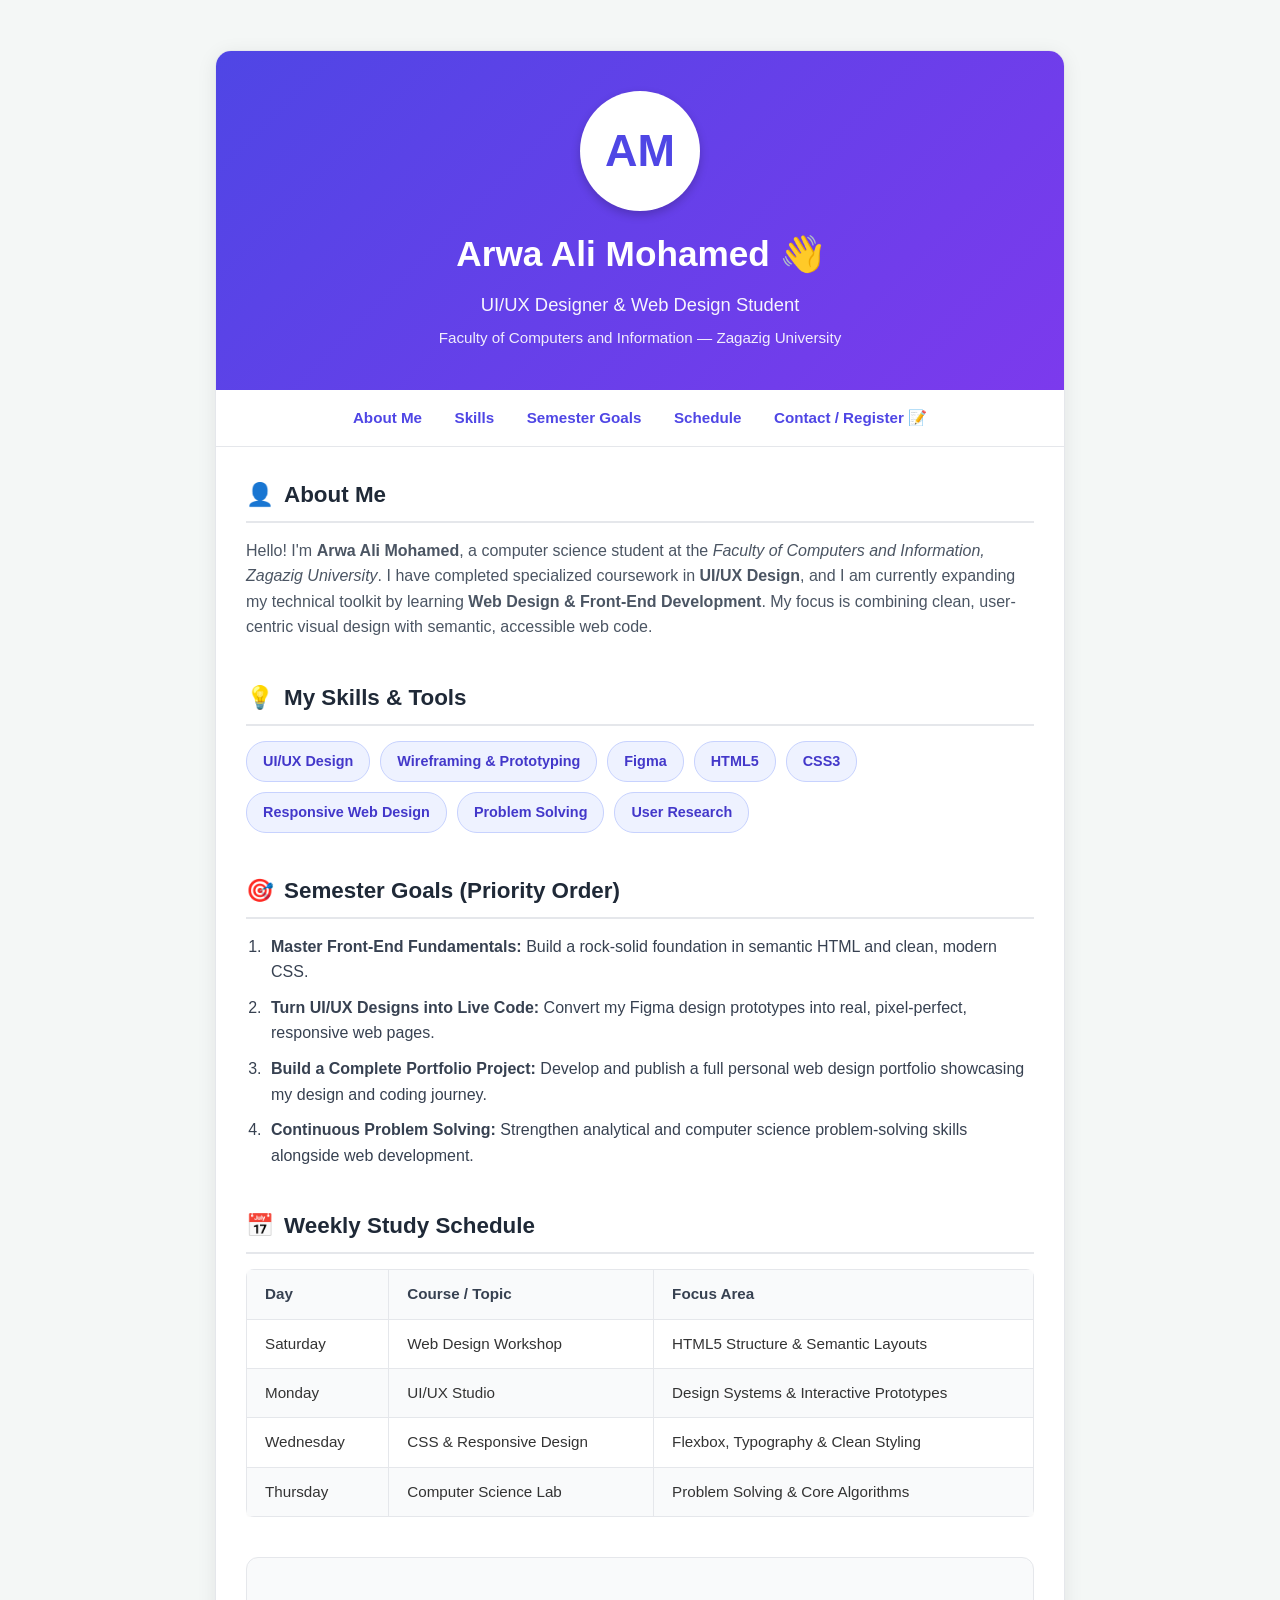
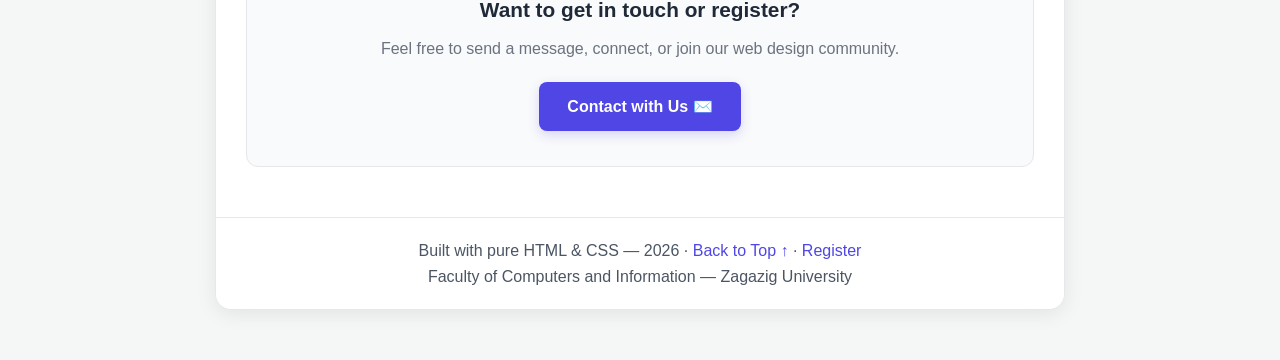
==== index.html @ c7a6b5f0 "create profile & register page" ====
<!DOCTYPE html>
<html lang="en">
<head>
    <meta charset="UTF-8">
    <meta name="viewport" content="width=device-width, initial-scale=1.0">
    <title>Arwa Ali Mohamed | Student Profile</title>
    <!-- External CSS Stylesheet -->
    <link rel="stylesheet" href="style.css">
</head>
<body>

    <div class="container">
        <!-- Header Section -->
        <header>
            <div class="profile-avatar">AM</div>
            <h1>Arwa Ali Mohamed 👋</h1>
            <p class="subtitle">UI/UX Designer & Web Design Student</p>
            <p class="university">Faculty of Computers and Information — Zagazig University</p>
        </header>

        <!-- Navigation Menu -->
        <nav>
            <a href="#about">About Me</a>
            <a href="#skills">Skills</a>
            <a href="#goals">Semester Goals</a>
            <a href="#schedule">Schedule</a>
            <a href="register.html">Contact / Register 📝</a>
        </nav>

        <!-- Main Content -->
        <main>
            <!-- About Me Section -->
            <section id="about">
                <h2><span>👤</span> About Me</h2>
                <p>
                    Hello! I'm <strong>Arwa Ali Mohamed</strong>, a computer science student at the 
                    <em>Faculty of Computers and Information, Zagazig University</em>. 
                    I have completed specialized coursework in <strong>UI/UX Design</strong>, and I am currently expanding 
                    my technical toolkit by learning <strong>Web Design & Front-End Development</strong>. 
                    My focus is combining clean, user-centric visual design with semantic, accessible web code.
                </p>
            </section>

            <!-- Skills Section -->
            <section id="skills">
                <h2><span>💡</span> My Skills & Tools</h2>
                <div class="skills-container">
                    <span class="skill-badge">UI/UX Design</span>
                    <span class="skill-badge">Wireframing & Prototyping</span>
                    <span class="skill-badge">Figma</span>
                    <span class="skill-badge">HTML5</span>
                    <span class="skill-badge">CSS3</span>
                    <span class="skill-badge">Responsive Web Design</span>
                    <span class="skill-badge">Problem Solving</span>
                    <span class="skill-badge">User Research</span>
                </div>
            </section>

            <!-- Semester Goals Section -->
            <section id="goals">
                <h2><span>🎯</span> Semester Goals (Priority Order)</h2>
                <ol class="goals-list">
                    <li><strong>Master Front-End Fundamentals:</strong> Build a rock-solid foundation in semantic HTML and clean, modern CSS.</li>
                    <li><strong>Turn UI/UX Designs into Live Code:</strong> Convert my Figma design prototypes into real, pixel-perfect, responsive web pages.</li>
                    <li><strong>Build a Complete Portfolio Project:</strong> Develop and publish a full personal web design portfolio showcasing my design and coding journey.</li>
                    <li><strong>Continuous Problem Solving:</strong> Strengthen analytical and computer science problem-solving skills alongside web development.</li>
                </ol>
            </section>

            <!-- Lecture & Study Schedule Section -->
            <section id="schedule">
                <h2><span>📅</span> Weekly Study Schedule</h2>
                <div class="table-responsive">
                    <table>
                        <thead>
                            <tr>
                                <th>Day</th>
                                <th>Course / Topic</th>
                                <th>Focus Area</th>
                            </tr>
                        </thead>
                        <tbody>
                            <tr>
                                <td>Saturday</td>
                                <td>Web Design Workshop</td>
                                <td>HTML5 Structure & Semantic Layouts</td>
                            </tr>
                            <tr>
                                <td>Monday</td>
                                <td>UI/UX Studio</td>
                                <td>Design Systems & Interactive Prototypes</td>
                            </tr>
                            <tr>
                                <td>Wednesday</td>
                                <td>CSS & Responsive Design</td>
                                <td>Flexbox, Typography & Clean Styling</td>
                            </tr>
                            <tr>
                                <td>Thursday</td>
                                <td>Computer Science Lab</td>
                                <td>Problem Solving & Core Algorithms</td>
                            </tr>
                        </tbody>
                    </table>
                </div>
            </section>

            <!-- Contact / Call-to-Action Section -->
            <section id="contact-cta" class="contact-cta-section">
                <h3>Want to get in touch or register?</h3>
                <p>Feel free to send a message, connect, or join our web design community.</p>
                <a href="register.html" class="contact-btn">Contact with Us ✉️</a>
            </section>
        </main>

        <!-- Footer -->
        <footer>
            <p>Built with pure HTML & CSS — 2026 · <a href="#about">Back to Top ↑</a> · <a href="register.html">Register</a></p>
            <p>Faculty of Computers and Information — Zagazig University</p>
        </footer>
    </div>

</body>
</html>
---- style.css ----
/* ==========================================
   RESET & BASIC STYLING (PURE CSS)
   ========================================== */
* {
    margin: 0;
    padding: 0;
    box-sizing: border-box;
    font-family: 'Segoe UI', Tahoma, Geneva, Verdana, sans-serif;
}

body {
    background-color: #f4f7f6;
    color: #333333;
    line-height: 1.6;
    padding: 20px;
}

/* Container to center and constrain content width */
.container {
    max-width: 850px;
    margin: 30px auto;
    background: #ffffff;
    border-radius: 16px;
    box-shadow: 0 4px 20px rgba(0, 0, 0, 0.08);
    overflow: hidden;
    border: 1px solid #e5e7eb;
}

/* ==========================================
   HEADER & NAVIGATION
   ========================================== */
header {
    background: linear-gradient(135deg, #4f46e5, #7c3aed);
    color: #ffffff;
    padding: 40px 30px;
    text-align: center;
}

.profile-avatar {
    width: 120px;
    height: 120px;
    border-radius: 50%;
    background-color: #ffffff;
    color: #4f46e5;
    display: flex;
    align-items: center;
    justify-content: center;
    font-size: 45px;
    font-weight: bold;
    margin: 0 auto 15px auto;
    box-shadow: 0 4px 10px rgba(0, 0, 0, 0.2);
    border: 4px solid rgba(255, 255, 255, 0.8);
}

header h1 {
    font-size: 2.2rem;
    margin-bottom: 8px;
    font-weight: 700;
    color: #ffffff;
}

header p,
header .subtitle,
header .university {
    color: #ffffff !important;
}

header .subtitle {
    font-size: 1.15rem;
    font-weight: 500;
    margin-bottom: 6px;
    opacity: 0.95;
}

header .university {
    font-size: 0.95rem;
    opacity: 0.9;
}

nav {
    background-color: #ffffff;
    padding: 15px 25px;
    border-bottom: 1px solid #e5e7eb;
    text-align: center;
    position: sticky;
    top: 0;
    z-index: 100;
}

nav a {
    color: #4f46e5;
    text-decoration: none;
    margin: 0 14px;
    font-weight: 600;
    font-size: 0.95rem;
    transition: color 0.2s ease;
}

nav a:hover {
    color: #7c3aed;
    text-decoration: underline;
}

/* ==========================================
   MAIN CONTENT SECTIONS
   ========================================== */
main {
    padding: 30px;
}

section {
    margin-bottom: 40px;
}

section:last-of-type {
    margin-bottom: 20px;
}

h2 {
    color: #1f2937;
    font-size: 1.4rem;
    margin-bottom: 15px;
    padding-bottom: 8px;
    border-bottom: 2px solid #e5e7eb;
    display: flex;
    align-items: center;
    gap: 10px;
}

p {
    color: #4b5563;
    font-size: 1rem;
}

/* ==========================================
   SKILLS SECTION (BADGES)
   ========================================== */
.skills-container {
    display: flex;
    flex-wrap: wrap;
    gap: 10px;
    margin-top: 10px;
}

.skill-badge {
    background-color: #eef2ff;
    color: #4338ca;
    padding: 8px 16px;
    border-radius: 20px;
    font-size: 0.9rem;
    font-weight: 600;
    border: 1px solid #c7d2fe;
}

/* ==========================================
   GOALS SECTION
   ========================================== */
ol.goals-list {
    padding-left: 20px;
    margin-top: 10px;
}

ol.goals-list li {
    margin-bottom: 10px;
    color: #374151;
    font-size: 1rem;
    padding-left: 5px;
}

/* ==========================================
   SCHEDULE TABLE
   ========================================== */
.table-responsive {
    overflow-x: auto;
    margin-top: 12px;
}

table {
    width: 100%;
    border-collapse: collapse;
    text-align: left;
    background: #ffffff;
    border-radius: 8px;
    overflow: hidden;
    box-shadow: 0 1px 3px rgba(0, 0, 0, 0.05);
}

table th, table td {
    padding: 12px 18px;
    border: 1px solid #e5e7eb;
    font-size: 0.95rem;
}

table th {
    background-color: #f9fafb;
    color: #374151;
    font-weight: 600;
}

table tr:nth-child(even) {
    background-color: #f9fafb;
}

table tr:hover {
    background-color: #f3f4f6;
}

/* ==========================================
   CTA CONTACT BUTTON (INDEX PAGE)
   ========================================== */
.contact-cta-section {
    text-align: center;
    padding: 35px 20px;
    background-color: #f9fafb;
    border-radius: 12px;
    border: 1px solid #e5e7eb;
    margin-top: 15px;
}

.contact-cta-section h3 {
    font-size: 1.3rem;
    color: #1f2937;
    margin-bottom: 10px;
}

.contact-cta-section p {
    margin-bottom: 20px;
    color: #6b7280;
}

.contact-btn {
    display: inline-block;
    background-color: #4f46e5;
    color: #ffffff;
    text-decoration: none;
    font-size: 1rem;
    font-weight: 600;
    padding: 12px 28px;
    border-radius: 8px;
    transition: background-color 0.2s ease, transform 0.15s ease;
    box-shadow: 0 4px 12px rgba(79, 70, 229, 0.2);
}

.contact-btn:hover {
    background-color: #4338ca;
    transform: translateY(-2px);
    text-decoration: none;
}

/* ==========================================
   REGISTER PAGE & FORM
   ========================================== */
.back-link {
    display: inline-flex;
    align-items: center;
    gap: 6px;
    color: #4f46e5;
    text-decoration: none;
    font-weight: 600;
    margin-bottom: 20px;
    font-size: 0.95rem;
}

.back-link:hover {
    text-decoration: underline;
    color: #4338ca;
}

.contact-box {
    background-color: #f9fafb;
    padding: 25px;
    border-radius: 12px;
    border: 1px solid #e5e7eb;
    margin-top: 10px;
}

.form-row {
    margin-bottom: 18px;
}

.form-row label {
    display: block;
    margin-bottom: 6px;
    font-weight: 600;
    font-size: 0.9rem;
    color: #374151;
}

.form-row input[type="text"],
.form-row input[type="email"],
.form-row input[type="password"],
.form-row select,
.form-row textarea {
    width: 100%;
    padding: 10px 14px;
    border: 1px solid #d1d5db;
    border-radius: 6px;
    font-size: 0.95rem;
    color: #1f2937;
    background-color: #ffffff;
    transition: border-color 0.2s ease, box-shadow 0.2s ease;
}

.form-row input:focus,
.form-row select:focus,
.form-row textarea:focus {
    outline: none;
    border-color: #4f46e5;
    box-shadow: 0 0 0 3px rgba(79, 70, 229, 0.15);
}

.checkbox-row {
    display: flex;
    align-items: center;
    gap: 8px;
    margin-bottom: 20px;
}

.checkbox-row label {
    font-size: 0.9rem;
    color: #4b5563;
    cursor: pointer;
}

button.submit-btn {
    background-color: #4f46e5;
    color: #ffffff;
    border: none;
    padding: 12px 26px;
    font-size: 1rem;
    font-weight: 600;
    border-radius: 6px;
    cursor: pointer;
    transition: background-color 0.2s ease, transform 0.1s ease;
}

button.submit-btn:hover {
    background-color: #4338ca;
    transform: translateY(-1px);
}

/* ==========================================
   FOOTER
   ========================================== */
footer {
    background-color: #ffffff;
    border-top: 1px solid #e5e7eb;
    padding: 20px;
    text-align: center;
    font-size: 0.9rem;
    color: #6b7280;
}

footer a {
    color: #4f46e5;
    text-decoration: none;
}

footer a:hover {
    text-decoration: underline;
}
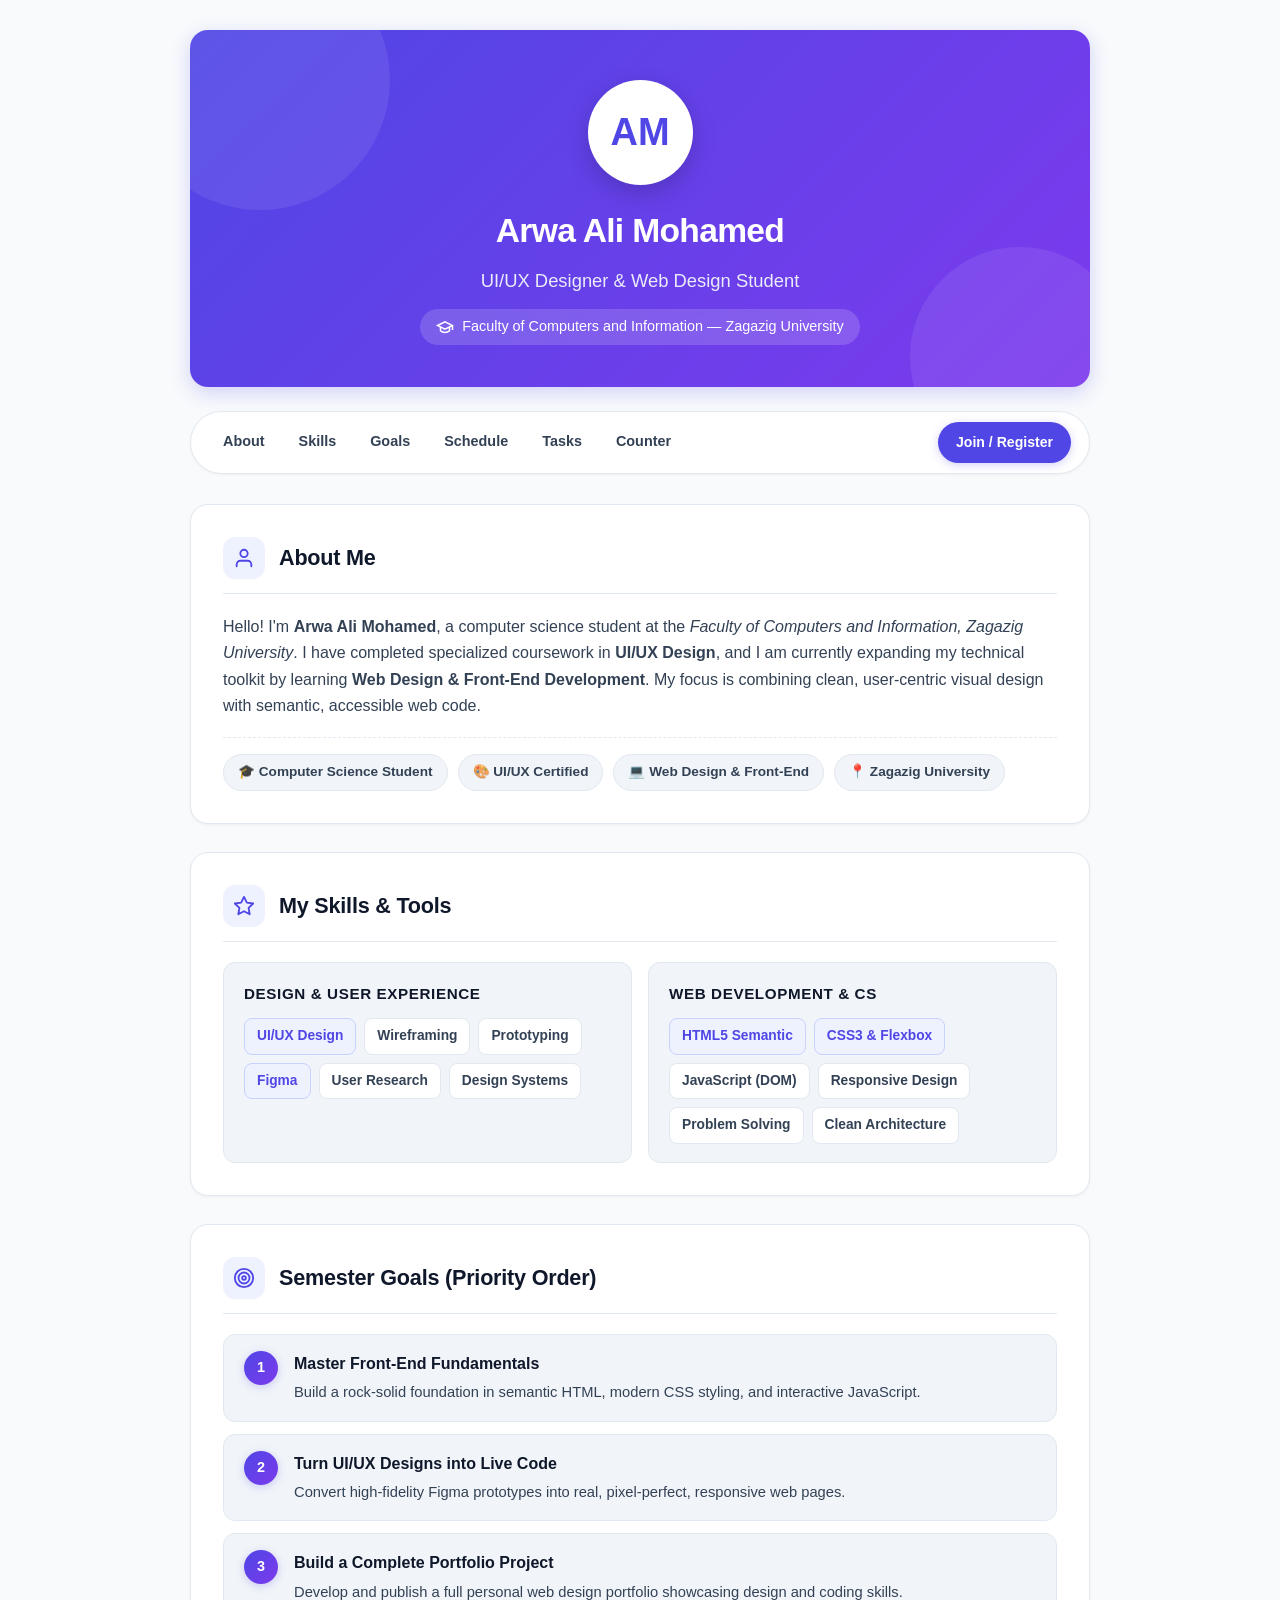
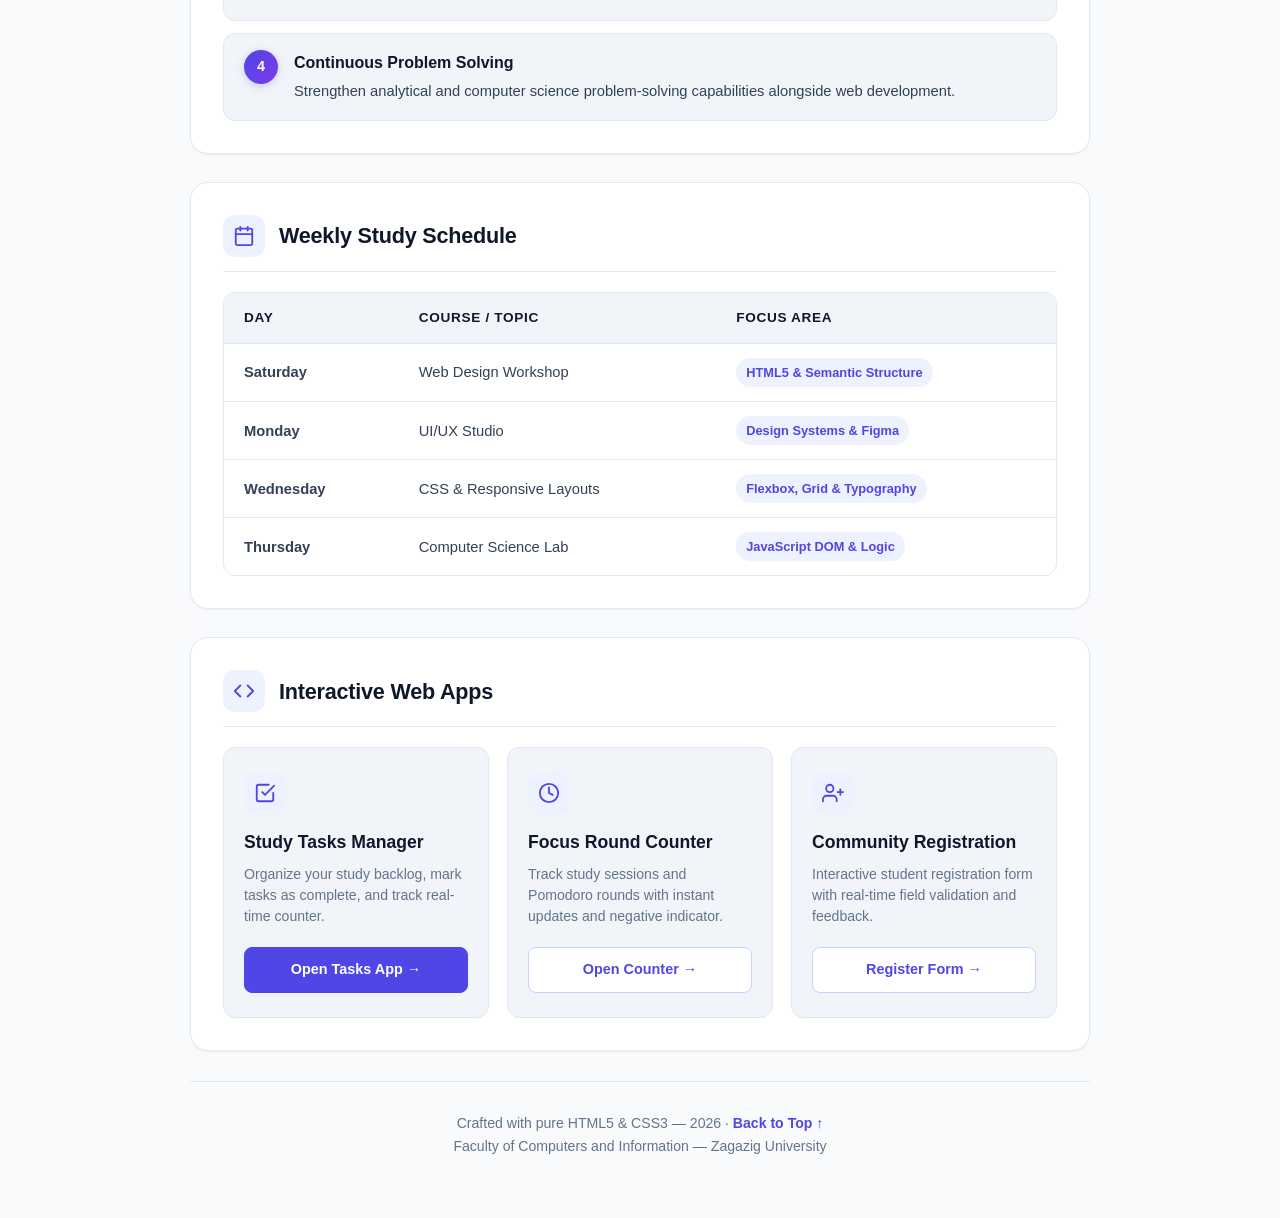
==== commit ddf33ee0: "create counter &  todo list" ====
--- a/index.html
+++ b/index.html
@@ -3,35 +3,53 @@
 <head>
     <meta charset="UTF-8">
     <meta name="viewport" content="width=device-width, initial-scale=1.0">
-    <title>Arwa Ali Mohamed | Student Profile</title>
+    <title>Arwa Ali Mohamed | Student Profile & Portfolio</title>
     <!-- External CSS Stylesheet -->
     <link rel="stylesheet" href="style.css">
 </head>
 <body>
 
     <div class="container">
-        <!-- Header Section -->
-        <header>
+        <!-- Hero Header -->
+        <header class="hero-header">
             <div class="profile-avatar">AM</div>
-            <h1>Arwa Ali Mohamed 👋</h1>
+            <h1>Arwa Ali Mohamed</h1>
             <p class="subtitle">UI/UX Designer & Web Design Student</p>
-            <p class="university">Faculty of Computers and Information — Zagazig University</p>
+            <div class="university">
+                <svg width="18" height="18" viewBox="0 0 24 24" fill="none" stroke="currentColor" stroke-width="2">
+                    <path d="M22 10v6M2 10l10-5 10 5-10 5z"></path>
+                    <path d="M6 12v5c3 3 9 3 12 0v-5"></path>
+                </svg>
+                Faculty of Computers and Information — Zagazig University
+            </div>
         </header>
 
-        <!-- Navigation Menu -->
-        <nav>
-            <a href="#about">About Me</a>
-            <a href="#skills">Skills</a>
-            <a href="#goals">Semester Goals</a>
-            <a href="#schedule">Schedule</a>
-            <a href="register.html">Contact / Register 📝</a>
+        <!-- Modern Floating Navbar -->
+        <nav class="main-nav">
+            <div class="nav-links">
+                <a href="#about">About</a>
+                <a href="#skills">Skills</a>
+                <a href="#goals">Goals</a>
+                <a href="#schedule">Schedule</a>
+                <a href="todo.html">Tasks</a>
+                <a href="counter.html">Counter</a>
+            </div>
+            <a href="register.html" class="nav-cta-btn">Join / Register</a>
         </nav>
 
         <!-- Main Content -->
         <main>
-            <!-- About Me Section -->
-            <section id="about">
-                <h2><span>👤</span> About Me</h2>
+            <!-- 1. About Me Section -->
+            <section id="about" class="section-card">
+                <div class="section-header">
+                    <div class="icon-badge">
+                        <svg viewBox="0 0 24 24">
+                            <path d="M20 21v-2a4 4 0 0 0-4-4H8a4 4 0 0 0-4 4v2"></path>
+                            <circle cx="12" cy="7" r="4"></circle>
+                        </svg>
+                    </div>
+                    <h2 class="section-title">About Me</h2>
+                </div>
                 <p>
                     Hello! I'm <strong>Arwa Ali Mohamed</strong>, a computer science student at the 
                     <em>Faculty of Computers and Information, Zagazig University</em>. 
@@ -39,39 +57,118 @@
                     my technical toolkit by learning <strong>Web Design & Front-End Development</strong>. 
                     My focus is combining clean, user-centric visual design with semantic, accessible web code.
                 </p>
-            </section>
-
-            <!-- Skills Section -->
-            <section id="skills">
-                <h2><span>💡</span> My Skills & Tools</h2>
-                <div class="skills-container">
-                    <span class="skill-badge">UI/UX Design</span>
-                    <span class="skill-badge">Wireframing & Prototyping</span>
-                    <span class="skill-badge">Figma</span>
-                    <span class="skill-badge">HTML5</span>
-                    <span class="skill-badge">CSS3</span>
-                    <span class="skill-badge">Responsive Web Design</span>
-                    <span class="skill-badge">Problem Solving</span>
-                    <span class="skill-badge">User Research</span>
-                </div>
-            </section>
-
-            <!-- Semester Goals Section -->
-            <section id="goals">
-                <h2><span>🎯</span> Semester Goals (Priority Order)</h2>
-                <ol class="goals-list">
-                    <li><strong>Master Front-End Fundamentals:</strong> Build a rock-solid foundation in semantic HTML and clean, modern CSS.</li>
-                    <li><strong>Turn UI/UX Designs into Live Code:</strong> Convert my Figma design prototypes into real, pixel-perfect, responsive web pages.</li>
-                    <li><strong>Build a Complete Portfolio Project:</strong> Develop and publish a full personal web design portfolio showcasing my design and coding journey.</li>
-                    <li><strong>Continuous Problem Solving:</strong> Strengthen analytical and computer science problem-solving skills alongside web development.</li>
-                </ol>
-            </section>
-
-            <!-- Lecture & Study Schedule Section -->
-            <section id="schedule">
-                <h2><span>📅</span> Weekly Study Schedule</h2>
-                <div class="table-responsive">
-                    <table>
+                <div class="stats-chips-row">
+                    <span class="stat-chip">🎓 Computer Science Student</span>
+                    <span class="stat-chip">🎨 UI/UX Certified</span>
+                    <span class="stat-chip">💻 Web Design & Front-End</span>
+                    <span class="stat-chip">📍 Zagazig University</span>
+                </div>
+            </section>
+
+            <!-- 2. Skills & Tools Section -->
+            <section id="skills" class="section-card">
+                <div class="section-header">
+                    <div class="icon-badge">
+                        <svg viewBox="0 0 24 24">
+                            <polygon points="12 2 15.09 8.26 22 9.27 17 14.14 18.18 21.02 12 17.77 5.82 21.02 7 14.14 2 9.27 8.91 8.26 12 2"></polygon>
+                        </svg>
+                    </div>
+                    <h2 class="section-title">My Skills & Tools</h2>
+                </div>
+
+                <div class="skills-group-grid">
+                    <!-- Design Subcard -->
+                    <div class="skills-subcard">
+                        <h3>Design & User Experience</h3>
+                        <div class="skills-tag-wrap">
+                            <span class="skill-tag featured">UI/UX Design</span>
+                            <span class="skill-tag">Wireframing</span>
+                            <span class="skill-tag">Prototyping</span>
+                            <span class="skill-tag featured">Figma</span>
+                            <span class="skill-tag">User Research</span>
+                            <span class="skill-tag">Design Systems</span>
+                        </div>
+                    </div>
+
+                    <!-- Development Subcard -->
+                    <div class="skills-subcard">
+                        <h3>Web Development & CS</h3>
+                        <div class="skills-tag-wrap">
+                            <span class="skill-tag featured">HTML5 Semantic</span>
+                            <span class="skill-tag featured">CSS3 & Flexbox</span>
+                            <span class="skill-tag">JavaScript (DOM)</span>
+                            <span class="skill-tag">Responsive Design</span>
+                            <span class="skill-tag">Problem Solving</span>
+                            <span class="skill-tag">Clean Architecture</span>
+                        </div>
+                    </div>
+                </div>
+            </section>
+
+            <!-- 3. Semester Goals Section -->
+            <section id="goals" class="section-card">
+                <div class="section-header">
+                    <div class="icon-badge">
+                        <svg viewBox="0 0 24 24">
+                            <circle cx="12" cy="12" r="10"></circle>
+                            <circle cx="12" cy="12" r="6"></circle>
+                            <circle cx="12" cy="12" r="2"></circle>
+                        </svg>
+                    </div>
+                    <h2 class="section-title">Semester Goals (Priority Order)</h2>
+                </div>
+
+                <div class="goals-milestones-list">
+                    <div class="milestone-item">
+                        <div class="milestone-number">1</div>
+                        <div class="milestone-content">
+                            <h4>Master Front-End Fundamentals</h4>
+                            <p>Build a rock-solid foundation in semantic HTML, modern CSS styling, and interactive JavaScript.</p>
+                        </div>
+                    </div>
+
+                    <div class="milestone-item">
+                        <div class="milestone-number">2</div>
+                        <div class="milestone-content">
+                            <h4>Turn UI/UX Designs into Live Code</h4>
+                            <p>Convert high-fidelity Figma prototypes into real, pixel-perfect, responsive web pages.</p>
+                        </div>
+                    </div>
+
+                    <div class="milestone-item">
+                        <div class="milestone-number">3</div>
+                        <div class="milestone-content">
+                            <h4>Build a Complete Portfolio Project</h4>
+                            <p>Develop and publish a full personal web design portfolio showcasing design and coding skills.</p>
+                        </div>
+                    </div>
+
+                    <div class="milestone-item">
+                        <div class="milestone-number">4</div>
+                        <div class="milestone-content">
+                            <h4>Continuous Problem Solving</h4>
+                            <p>Strengthen analytical and computer science problem-solving capabilities alongside web development.</p>
+                        </div>
+                    </div>
+                </div>
+            </section>
+
+            <!-- 4. Weekly Study Schedule -->
+            <section id="schedule" class="section-card">
+                <div class="section-header">
+                    <div class="icon-badge">
+                        <svg viewBox="0 0 24 24">
+                            <rect x="3" y="4" width="18" height="18" rx="2" ry="2"></rect>
+                            <line x1="16" y1="2" x2="16" y2="6"></line>
+                            <line x1="8" y1="2" x2="8" y2="6"></line>
+                            <line x1="3" y1="10" x2="21" y2="10"></line>
+                        </svg>
+                    </div>
+                    <h2 class="section-title">Weekly Study Schedule</h2>
+                </div>
+
+                <div class="table-card-wrap">
+                    <table class="modern-table">
                         <thead>
                             <tr>
                                 <th>Day</th>
@@ -81,41 +178,96 @@
                         </thead>
                         <tbody>
                             <tr>
-                                <td>Saturday</td>
+                                <td><strong>Saturday</strong></td>
                                 <td>Web Design Workshop</td>
-                                <td>HTML5 Structure & Semantic Layouts</td>
-                            </tr>
-                            <tr>
-                                <td>Monday</td>
+                                <td><span class="table-badge">HTML5 & Semantic Structure</span></td>
+                            </tr>
+                            <tr>
+                                <td><strong>Monday</strong></td>
                                 <td>UI/UX Studio</td>
-                                <td>Design Systems & Interactive Prototypes</td>
-                            </tr>
-                            <tr>
-                                <td>Wednesday</td>
-                                <td>CSS & Responsive Design</td>
-                                <td>Flexbox, Typography & Clean Styling</td>
-                            </tr>
-                            <tr>
-                                <td>Thursday</td>
+                                <td><span class="table-badge">Design Systems & Figma</span></td>
+                            </tr>
+                            <tr>
+                                <td><strong>Wednesday</strong></td>
+                                <td>CSS & Responsive Layouts</td>
+                                <td><span class="table-badge">Flexbox, Grid & Typography</span></td>
+                            </tr>
+                            <tr>
+                                <td><strong>Thursday</strong></td>
                                 <td>Computer Science Lab</td>
-                                <td>Problem Solving & Core Algorithms</td>
+                                <td><span class="table-badge">JavaScript DOM & Logic</span></td>
                             </tr>
                         </tbody>
                     </table>
                 </div>
             </section>
 
-            <!-- Contact / Call-to-Action Section -->
-            <section id="contact-cta" class="contact-cta-section">
-                <h3>Want to get in touch or register?</h3>
-                <p>Feel free to send a message, connect, or join our web design community.</p>
-                <a href="register.html" class="contact-btn">Contact with Us ✉️</a>
+            <!-- 5. Interactive Apps & Tools Showcase -->
+            <section id="apps" class="section-card">
+                <div class="section-header">
+                    <div class="icon-badge">
+                        <svg viewBox="0 0 24 24">
+                            <polyline points="16 18 22 12 16 6"></polyline>
+                            <polyline points="8 6 2 12 8 18"></polyline>
+                        </svg>
+                    </div>
+                    <h2 class="section-title">Interactive Web Apps</h2>
+                </div>
+
+                <div class="apps-showcase-grid">
+                    <!-- App 1: To-Do List -->
+                    <div class="app-card">
+                        <div class="app-card-top">
+                            <div class="icon-badge">
+                                <svg viewBox="0 0 24 24">
+                                    <path d="M9 11l3 3L22 4"></path>
+                                    <path d="M21 12v7a2 2 0 0 1-2 2H5a2 2 0 0 1-2-2V5a2 2 0 0 1 2-2h11"></path>
+                                </svg>
+                            </div>
+                            <h3>Study Tasks Manager</h3>
+                            <p>Organize your study backlog, mark tasks as complete, and track real-time counter.</p>
+                        </div>
+                        <a href="todo.html" class="app-action-btn primary">Open Tasks App →</a>
+                    </div>
+
+                    <!-- App 2: Counter -->
+                    <div class="app-card">
+                        <div class="app-card-top">
+                            <div class="icon-badge">
+                                <svg viewBox="0 0 24 24">
+                                    <circle cx="12" cy="12" r="10"></circle>
+                                    <polyline points="12 6 12 12 16 14"></polyline>
+                                </svg>
+                            </div>
+                            <h3>Focus Round Counter</h3>
+                            <p>Track study sessions and Pomodoro rounds with instant updates and negative indicator.</p>
+                        </div>
+                        <a href="counter.html" class="app-action-btn">Open Counter →</a>
+                    </div>
+
+                    <!-- App 3: Registration -->
+                    <div class="app-card">
+                        <div class="app-card-top">
+                            <div class="icon-badge">
+                                <svg viewBox="0 0 24 24">
+                                    <path d="M16 21v-2a4 4 0 0 0-4-4H5a4 4 0 0 0-4 4v2"></path>
+                                    <circle cx="8.5" cy="7" r="4"></circle>
+                                    <line x1="20" y1="8" x2="20" y2="14"></line>
+                                    <line x1="23" y1="11" x2="17" y2="11"></line>
+                                </svg>
+                            </div>
+                            <h3>Community Registration</h3>
+                            <p>Interactive student registration form with real-time field validation and feedback.</p>
+                        </div>
+                        <a href="register.html" class="app-action-btn">Register Form →</a>
+                    </div>
+                </div>
             </section>
         </main>
 
         <!-- Footer -->
-        <footer>
-            <p>Built with pure HTML & CSS — 2026 · <a href="#about">Back to Top ↑</a> · <a href="register.html">Register</a></p>
+        <footer class="main-footer">
+            <p>Crafted with pure HTML5 & CSS3 — 2026 · <a href="#about">Back to Top ↑</a></p>
             <p>Faculty of Computers and Information — Zagazig University</p>
         </footer>
     </div>
--- a/style.css
+++ b/style.css
@@ -1,289 +1,593 @@
-/* ==========================================
-   RESET & BASIC STYLING (PURE CSS)
-   ========================================== */
+/* ==========================================================================
+   ARWA ALI MOHAMED — STUDENT HUB PORTFOLIO & APPS
+   Modern, Pure CSS Design System (Clean UI/UX, No Frameworks)
+   ========================================================================== */
+
+/* --- 1. CSS VARIABLES & THEME --- */
+:root {
+    --primary: #4f46e5;
+    --primary-hover: #4338ca;
+    --primary-light: #eef2ff;
+    --primary-border: #c7d2fe;
+    --secondary: #7c3aed;
+    --accent-gradient: linear-gradient(135deg, #4f46e5 0%, #7c3aed 100%);
+    
+    --bg-page: #f8fafc;
+    --bg-card: #ffffff;
+    --bg-subtle: #f1f5f9;
+    
+    --text-main: #0f172a;
+    --text-body: #334155;
+    --text-muted: #64748b;
+    --text-white: #ffffff;
+    
+    --border-subtle: #e2e8f0;
+    --border-hover: #cbd5e1;
+    
+    --radius-sm: 8px;
+    --radius-md: 12px;
+    --radius-lg: 18px;
+    --radius-full: 9999px;
+    
+    --shadow-sm: 0 1px 3px rgba(0, 0, 0, 0.05);
+    --shadow-md: 0 4px 14px rgba(0, 0, 0, 0.06);
+    --shadow-lg: 0 10px 30px rgba(0, 0, 0, 0.08);
+    --shadow-accent: 0 6px 20px rgba(79, 70, 229, 0.22);
+}
+
+/* --- 2. GLOBAL RESET & BASE --- */
 * {
     margin: 0;
     padding: 0;
     box-sizing: border-box;
-    font-family: 'Segoe UI', Tahoma, Geneva, Verdana, sans-serif;
+    font-family: -apple-system, BlinkMacSystemFont, "Segoe UI", Roboto, Helvetica, Arial, sans-serif;
+}
+
+html {
+    scroll-behavior: smooth;
 }
 
 body {
-    background-color: #f4f7f6;
-    color: #333333;
-    line-height: 1.6;
-    padding: 20px;
-}
-
-/* Container to center and constrain content width */
+    background-color: var(--bg-page);
+    color: var(--text-body);
+    line-height: 1.65;
+    padding: 30px 16px;
+    min-height: 100vh;
+}
+
+/* Page container wrapper */
 .container {
-    max-width: 850px;
-    margin: 30px auto;
-    background: #ffffff;
-    border-radius: 16px;
-    box-shadow: 0 4px 20px rgba(0, 0, 0, 0.08);
+    max-width: 900px;
+    margin: 0 auto;
+}
+
+/* --- 3. HERO / PROFILE HEADER --- */
+header.hero-header {
+    background: var(--accent-gradient);
+    color: var(--text-white);
+    padding: 50px 30px 42px 30px;
+    border-radius: var(--radius-lg);
+    text-align: center;
+    box-shadow: var(--shadow-accent);
+    position: relative;
     overflow: hidden;
-    border: 1px solid #e5e7eb;
-}
-
-/* ==========================================
-   HEADER & NAVIGATION
-   ========================================== */
-header {
-    background: linear-gradient(135deg, #4f46e5, #7c3aed);
-    color: #ffffff;
-    padding: 40px 30px;
-    text-align: center;
+    margin-bottom: 24px;
+}
+
+/* Subtle background glowing circles for modern UI depth */
+header.hero-header::before,
+header.hero-header::after {
+    content: '';
+    position: absolute;
+    border-radius: 50%;
+    background: rgba(255, 255, 255, 0.08);
+    pointer-events: none;
+}
+header.hero-header::before {
+    width: 260px;
+    height: 260px;
+    top: -80px;
+    left: -60px;
+}
+header.hero-header::after {
+    width: 220px;
+    height: 220px;
+    bottom: -80px;
+    right: -40px;
 }
 
 .profile-avatar {
-    width: 120px;
-    height: 120px;
+    width: 105px;
+    height: 105px;
     border-radius: 50%;
     background-color: #ffffff;
-    color: #4f46e5;
+    color: var(--primary);
     display: flex;
     align-items: center;
     justify-content: center;
-    font-size: 45px;
-    font-weight: bold;
-    margin: 0 auto 15px auto;
-    box-shadow: 0 4px 10px rgba(0, 0, 0, 0.2);
-    border: 4px solid rgba(255, 255, 255, 0.8);
-}
-
-header h1 {
-    font-size: 2.2rem;
+    font-size: 38px;
+    font-weight: 800;
+    margin: 0 auto 18px auto;
+    box-shadow: 0 8px 24px rgba(0, 0, 0, 0.18);
+    border: 4px solid rgba(255, 255, 255, 0.9);
+}
+
+header.hero-header h1 {
+    font-size: 2.1rem;
+    font-weight: 800;
+    letter-spacing: -0.02em;
     margin-bottom: 8px;
-    font-weight: 700;
     color: #ffffff;
 }
 
-header p,
-header .subtitle,
-header .university {
-    color: #ffffff !important;
-}
-
-header .subtitle {
+header.hero-header .subtitle {
     font-size: 1.15rem;
     font-weight: 500;
+    color: #f1f5f9;
     margin-bottom: 6px;
     opacity: 0.95;
 }
 
-header .university {
+header.hero-header .university {
+    display: inline-flex;
+    align-items: center;
+    gap: 8px;
+    background: rgba(255, 255, 255, 0.16);
+    padding: 6px 16px;
+    border-radius: var(--radius-full);
+    font-size: 0.9rem;
+    font-weight: 500;
+    color: #ffffff;
+    backdrop-filter: blur(4px);
+    margin-top: 6px;
+}
+
+/* --- 4. MODERN NAVBAR (PRO LEVEL) --- */
+nav.main-nav {
+    background: #ffffff;
+    padding: 10px 18px;
+    border-radius: var(--radius-full);
+    border: 1px solid var(--border-subtle);
+    box-shadow: var(--shadow-sm);
+    display: flex;
+    align-items: center;
+    justify-content: space-between;
+    gap: 8px;
+    margin-bottom: 30px;
+    position: sticky;
+    top: 16px;
+    z-index: 200;
+    backdrop-filter: blur(8px);
+}
+
+.nav-links {
+    display: flex;
+    align-items: center;
+    gap: 6px;
+    flex-wrap: wrap;
+}
+
+.nav-links a {
+    color: var(--text-body);
+    text-decoration: none;
+    font-size: 0.9rem;
+    font-weight: 600;
+    padding: 8px 14px;
+    border-radius: var(--radius-full);
+    transition: all 0.2s ease;
+}
+
+.nav-links a:hover {
+    color: var(--primary);
+    background-color: var(--primary-light);
+}
+
+.nav-links a.active {
+    color: var(--primary);
+    background-color: var(--primary-light);
+}
+
+.nav-cta-btn {
+    background: var(--primary);
+    color: #ffffff !important;
+    text-decoration: none;
+    font-size: 0.88rem;
+    font-weight: 600;
+    padding: 9px 18px;
+    border-radius: var(--radius-full);
+    transition: all 0.2s ease;
+    box-shadow: 0 2px 8px rgba(79, 70, 229, 0.25);
+    white-space: nowrap;
+}
+
+.nav-cta-btn:hover {
+    background: var(--primary-hover);
+    transform: translateY(-1px);
+    box-shadow: 0 4px 12px rgba(79, 70, 229, 0.35);
+}
+
+/* --- 5. SECTION CARDS (ELEGANT SEPARATION & SPACING) --- */
+.section-card {
+    background: var(--bg-card);
+    border: 1px solid var(--border-subtle);
+    border-radius: var(--radius-lg);
+    padding: 32px;
+    margin-bottom: 28px;
+    box-shadow: var(--shadow-sm);
+    transition: box-shadow 0.25s ease, border-color 0.25s ease;
+}
+
+.section-card:hover {
+    box-shadow: var(--shadow-md);
+    border-color: var(--border-hover);
+}
+
+/* Section Header Bar with Clean SVG Icon Badge */
+.section-header {
+    display: flex;
+    align-items: center;
+    gap: 14px;
+    margin-bottom: 20px;
+    padding-bottom: 14px;
+    border-bottom: 1px solid var(--border-subtle);
+}
+
+.icon-badge {
+    width: 42px;
+    height: 42px;
+    border-radius: var(--radius-md);
+    background: var(--primary-light);
+    color: var(--primary);
+    display: inline-flex;
+    align-items: center;
+    justify-content: center;
+    flex-shrink: 0;
+}
+
+.icon-badge svg {
+    width: 22px;
+    height: 22px;
+    stroke: currentColor;
+    stroke-width: 2;
+    fill: none;
+    stroke-linecap: round;
+    stroke-linejoin: round;
+}
+
+.section-title {
+    font-size: 1.35rem;
+    font-weight: 700;
+    color: var(--text-main);
+    letter-spacing: -0.01em;
+}
+
+/* Highlights row in About Me */
+.stats-chips-row {
+    display: flex;
+    gap: 10px;
+    flex-wrap: wrap;
+    margin-top: 18px;
+    padding-top: 16px;
+    border-top: 1px dashed var(--border-subtle);
+}
+
+.stat-chip {
+    display: inline-flex;
+    align-items: center;
+    gap: 6px;
+    background: var(--bg-subtle);
+    color: var(--text-body);
+    font-size: 0.85rem;
+    font-weight: 600;
+    padding: 6px 14px;
+    border-radius: var(--radius-full);
+    border: 1px solid var(--border-subtle);
+}
+
+/* --- 6. SKILLS CATEGORIES & CHIPS --- */
+.skills-group-grid {
+    display: grid;
+    grid-template-columns: repeat(auto-fit, minmax(280px, 1fr));
+    gap: 16px;
+    margin-top: 8px;
+}
+
+.skills-subcard {
+    background: var(--bg-subtle);
+    padding: 18px 20px;
+    border-radius: var(--radius-md);
+    border: 1px solid var(--border-subtle);
+}
+
+.skills-subcard h3 {
     font-size: 0.95rem;
-    opacity: 0.9;
-}
-
-nav {
-    background-color: #ffffff;
-    padding: 15px 25px;
-    border-bottom: 1px solid #e5e7eb;
-    text-align: center;
-    position: sticky;
-    top: 0;
-    z-index: 100;
-}
-
-nav a {
-    color: #4f46e5;
-    text-decoration: none;
-    margin: 0 14px;
-    font-weight: 600;
-    font-size: 0.95rem;
-    transition: color 0.2s ease;
-}
-
-nav a:hover {
-    color: #7c3aed;
-    text-decoration: underline;
-}
-
-/* ==========================================
-   MAIN CONTENT SECTIONS
-   ========================================== */
-main {
-    padding: 30px;
-}
-
-section {
-    margin-bottom: 40px;
-}
-
-section:last-of-type {
-    margin-bottom: 20px;
-}
-
-h2 {
-    color: #1f2937;
-    font-size: 1.4rem;
-    margin-bottom: 15px;
-    padding-bottom: 8px;
-    border-bottom: 2px solid #e5e7eb;
-    display: flex;
-    align-items: center;
-    gap: 10px;
-}
-
-p {
-    color: #4b5563;
+    font-weight: 700;
+    color: var(--text-main);
+    margin-bottom: 12px;
+    text-transform: uppercase;
+    letter-spacing: 0.04em;
+}
+
+.skills-tag-wrap {
+    display: flex;
+    flex-wrap: wrap;
+    gap: 8px;
+}
+
+.skill-tag {
+    background: #ffffff;
+    color: var(--text-body);
+    font-size: 0.86rem;
+    font-weight: 600;
+    padding: 6px 12px;
+    border-radius: var(--radius-sm);
+    border: 1px solid var(--border-subtle);
+    transition: all 0.2s ease;
+}
+
+.skill-tag:hover {
+    border-color: var(--primary-border);
+    color: var(--primary);
+    background-color: var(--primary-light);
+    transform: translateY(-1px);
+}
+
+.skill-tag.featured {
+    background: var(--primary-light);
+    color: var(--primary);
+    border-color: var(--primary-border);
+}
+
+/* --- 7. GOALS MILESTONES LIST --- */
+.goals-milestones-list {
+    display: flex;
+    flex-direction: column;
+    gap: 12px;
+    margin-top: 8px;
+}
+
+.milestone-item {
+    display: flex;
+    align-items: flex-start;
+    gap: 16px;
+    padding: 16px 20px;
+    background: var(--bg-subtle);
+    border-radius: var(--radius-md);
+    border: 1px solid var(--border-subtle);
+    transition: transform 0.2s ease, border-color 0.2s ease;
+}
+
+.milestone-item:hover {
+    border-color: var(--primary-border);
+    transform: translateX(4px);
+    background: #ffffff;
+}
+
+.milestone-number {
+    width: 34px;
+    height: 34px;
+    border-radius: 50%;
+    background: var(--accent-gradient);
+    color: #ffffff;
+    font-weight: 700;
+    font-size: 0.9rem;
+    display: flex;
+    align-items: center;
+    justify-content: center;
+    flex-shrink: 0;
+    box-shadow: 0 2px 8px rgba(79, 70, 229, 0.25);
+}
+
+.milestone-content h4 {
     font-size: 1rem;
-}
-
-/* ==========================================
-   SKILLS SECTION (BADGES)
-   ========================================== */
-.skills-container {
-    display: flex;
-    flex-wrap: wrap;
-    gap: 10px;
-    margin-top: 10px;
-}
-
-.skill-badge {
-    background-color: #eef2ff;
-    color: #4338ca;
-    padding: 8px 16px;
-    border-radius: 20px;
-    font-size: 0.9rem;
-    font-weight: 600;
-    border: 1px solid #c7d2fe;
-}
-
-/* ==========================================
-   GOALS SECTION
-   ========================================== */
-ol.goals-list {
-    padding-left: 20px;
-    margin-top: 10px;
-}
-
-ol.goals-list li {
-    margin-bottom: 10px;
-    color: #374151;
-    font-size: 1rem;
-    padding-left: 5px;
-}
-
-/* ==========================================
-   SCHEDULE TABLE
-   ========================================== */
-.table-responsive {
+    font-weight: 700;
+    color: var(--text-main);
+    margin-bottom: 3px;
+}
+
+.milestone-content p {
+    font-size: 0.92rem;
+    color: var(--text-body);
+}
+
+/* --- 8. MODERN SCHEDULE TABLE --- */
+.table-card-wrap {
     overflow-x: auto;
-    margin-top: 12px;
-}
-
-table {
+    border: 1px solid var(--border-subtle);
+    border-radius: var(--radius-md);
+    background: #ffffff;
+}
+
+table.modern-table {
     width: 100%;
     border-collapse: collapse;
     text-align: left;
+}
+
+table.modern-table th {
+    background: var(--bg-subtle);
+    color: var(--text-main);
+    font-weight: 700;
+    font-size: 0.85rem;
+    text-transform: uppercase;
+    letter-spacing: 0.05em;
+    padding: 14px 20px;
+    border-bottom: 1px solid var(--border-subtle);
+}
+
+table.modern-table td {
+    padding: 14px 20px;
+    font-size: 0.92rem;
+    border-bottom: 1px solid var(--border-subtle);
+    color: var(--text-body);
+}
+
+table.modern-table tr:last-child td {
+    border-bottom: none;
+}
+
+table.modern-table tr:hover td {
+    background-color: #faf5ff;
+}
+
+.table-badge {
+    display: inline-block;
+    padding: 4px 10px;
+    border-radius: var(--radius-full);
+    font-size: 0.8rem;
+    font-weight: 700;
+    background: var(--primary-light);
+    color: var(--primary);
+}
+
+/* --- 9. INTERACTIVE APPS SHOWCASE GRID --- */
+.apps-showcase-grid {
+    display: grid;
+    grid-template-columns: repeat(auto-fit, minmax(240px, 1fr));
+    gap: 18px;
+    margin-top: 10px;
+}
+
+.app-card {
+    background: var(--bg-subtle);
+    border: 1px solid var(--border-subtle);
+    border-radius: var(--radius-md);
+    padding: 24px 20px;
+    display: flex;
+    flex-direction: column;
+    justify-content: space-between;
+    transition: all 0.25s ease;
+}
+
+.app-card:hover {
     background: #ffffff;
-    border-radius: 8px;
-    overflow: hidden;
-    box-shadow: 0 1px 3px rgba(0, 0, 0, 0.05);
-}
-
-table th, table td {
-    padding: 12px 18px;
-    border: 1px solid #e5e7eb;
-    font-size: 0.95rem;
-}
-
-table th {
-    background-color: #f9fafb;
-    color: #374151;
-    font-weight: 600;
-}
-
-table tr:nth-child(even) {
-    background-color: #f9fafb;
-}
-
-table tr:hover {
-    background-color: #f3f4f6;
-}
-
-/* ==========================================
-   CTA CONTACT BUTTON (INDEX PAGE)
-   ========================================== */
-.contact-cta-section {
-    text-align: center;
-    padding: 35px 20px;
-    background-color: #f9fafb;
-    border-radius: 12px;
-    border: 1px solid #e5e7eb;
-    margin-top: 15px;
-}
-
-.contact-cta-section h3 {
-    font-size: 1.3rem;
-    color: #1f2937;
-    margin-bottom: 10px;
-}
-
-.contact-cta-section p {
+    border-color: var(--primary-border);
+    transform: translateY(-3px);
+    box-shadow: var(--shadow-md);
+}
+
+.app-card-top {
     margin-bottom: 20px;
-    color: #6b7280;
-}
-
-.contact-btn {
-    display: inline-block;
-    background-color: #4f46e5;
+}
+
+.app-card-top .icon-badge {
+    margin-bottom: 14px;
+}
+
+.app-card-top h3 {
+    font-size: 1.1rem;
+    font-weight: 700;
+    color: var(--text-main);
+    margin-bottom: 6px;
+}
+
+.app-card-top p {
+    font-size: 0.88rem;
+    color: var(--text-muted);
+    line-height: 1.5;
+}
+
+.app-action-btn {
+    display: inline-flex;
+    align-items: center;
+    justify-content: center;
+    gap: 8px;
+    background: #ffffff;
+    color: var(--primary);
+    border: 1px solid var(--primary-border);
+    text-decoration: none;
+    font-size: 0.9rem;
+    font-weight: 600;
+    padding: 10px 18px;
+    border-radius: var(--radius-sm);
+    transition: all 0.2s ease;
+    width: 100%;
+}
+
+.app-action-btn:hover {
+    background: var(--primary);
     color: #ffffff;
-    text-decoration: none;
-    font-size: 1rem;
-    font-weight: 600;
-    padding: 12px 28px;
-    border-radius: 8px;
-    transition: background-color 0.2s ease, transform 0.15s ease;
-    box-shadow: 0 4px 12px rgba(79, 70, 229, 0.2);
-}
-
-.contact-btn:hover {
-    background-color: #4338ca;
-    transform: translateY(-2px);
-    text-decoration: none;
-}
-
-/* ==========================================
-   REGISTER PAGE & FORM
-   ========================================== */
+    border-color: var(--primary);
+}
+
+.app-action-btn.primary {
+    background: var(--primary);
+    color: #ffffff;
+    border-color: var(--primary);
+}
+
+.app-action-btn.primary:hover {
+    background: var(--primary-hover);
+    border-color: var(--primary-hover);
+}
+
+/* --- 10. BACK LINK --- */
 .back-link {
     display: inline-flex;
     align-items: center;
-    gap: 6px;
-    color: #4f46e5;
+    gap: 8px;
+    color: var(--primary);
     text-decoration: none;
     font-weight: 600;
+    font-size: 0.92rem;
+    margin-bottom: 22px;
+    padding: 6px 14px;
+    border-radius: var(--radius-full);
+    background: #ffffff;
+    border: 1px solid var(--border-subtle);
+    transition: all 0.2s ease;
+}
+
+.back-link:hover {
+    background: var(--primary-light);
+    border-color: var(--primary-border);
+    transform: translateX(-2px);
+}
+
+/* --- 11. REGISTRATION FORM & LIVE VALIDATION (#msg) --- */
+.form-card {
+    background: #ffffff;
+    padding: 32px;
+    border-radius: var(--radius-lg);
+    border: 1px solid var(--border-subtle);
+    box-shadow: var(--shadow-sm);
+}
+
+#msg {
     margin-bottom: 20px;
+    font-weight: 600;
     font-size: 0.95rem;
-}
-
-.back-link:hover {
-    text-decoration: underline;
-    color: #4338ca;
-}
-
-.contact-box {
-    background-color: #f9fafb;
-    padding: 25px;
-    border-radius: 12px;
-    border: 1px solid #e5e7eb;
-    margin-top: 10px;
+    border-radius: var(--radius-md);
+    transition: all 0.25s ease;
+    display: none;
+}
+
+#msg.msg-error {
+    display: block;
+    background-color: #fef2f2;
+    color: #dc2626;
+    border: 1px solid #fecaca;
+    padding: 14px 18px;
+}
+
+#msg.msg-success {
+    display: block;
+    background-color: #f0fdf4;
+    color: #15803d;
+    border: 1px solid #bbf7d0;
+    padding: 14px 18px;
 }
 
 .form-row {
-    margin-bottom: 18px;
+    margin-bottom: 20px;
 }
 
 .form-row label {
     display: block;
-    margin-bottom: 6px;
+    margin-bottom: 7px;
     font-weight: 600;
     font-size: 0.9rem;
-    color: #374151;
+    color: var(--text-main);
 }
 
 .form-row input[type="text"],
@@ -292,11 +596,11 @@
 .form-row select,
 .form-row textarea {
     width: 100%;
-    padding: 10px 14px;
-    border: 1px solid #d1d5db;
-    border-radius: 6px;
+    padding: 11px 15px;
+    border: 1px solid var(--border-subtle);
+    border-radius: var(--radius-sm);
     font-size: 0.95rem;
-    color: #1f2937;
+    color: var(--text-main);
     background-color: #ffffff;
     transition: border-color 0.2s ease, box-shadow 0.2s ease;
 }
@@ -305,57 +609,292 @@
 .form-row select:focus,
 .form-row textarea:focus {
     outline: none;
-    border-color: #4f46e5;
+    border-color: var(--primary);
     box-shadow: 0 0 0 3px rgba(79, 70, 229, 0.15);
 }
 
 .checkbox-row {
     display: flex;
     align-items: center;
-    gap: 8px;
-    margin-bottom: 20px;
+    gap: 10px;
+    margin-bottom: 24px;
 }
 
 .checkbox-row label {
     font-size: 0.9rem;
-    color: #4b5563;
+    color: var(--text-body);
     cursor: pointer;
 }
 
 button.submit-btn {
-    background-color: #4f46e5;
+    background: var(--primary);
+    color: #ffffff;
+    border: none;
+    padding: 13px 28px;
+    font-size: 1rem;
+    font-weight: 700;
+    border-radius: var(--radius-sm);
+    cursor: pointer;
+    transition: all 0.2s ease;
+    box-shadow: 0 2px 8px rgba(79, 70, 229, 0.25);
+    width: 100%;
+}
+
+button.submit-btn:hover {
+    background: var(--primary-hover);
+    transform: translateY(-1px);
+    box-shadow: 0 4px 14px rgba(79, 70, 229, 0.35);
+}
+
+/* --- 12. COUNTER PAGE (EXERCISE 1) --- */
+.counter-box {
+    text-align: center;
+    padding: 45px 20px;
+    background: #ffffff;
+    border-radius: var(--radius-lg);
+    border: 1px solid var(--border-subtle);
+    box-shadow: var(--shadow-sm);
+}
+
+.counter-display {
+    font-size: 5.5rem;
+    font-weight: 800;
+    color: var(--primary);
+    margin: 20px 0 30px 0;
+    font-family: -apple-system, BlinkMacSystemFont, "Segoe UI", monospace;
+    user-select: none;
+    transition: color 0.25s ease, transform 0.15s ease;
+}
+
+.counter-display.negative {
+    color: #ef4444 !important;
+}
+
+.counter-controls {
+    display: flex;
+    justify-content: center;
+    align-items: center;
+    gap: 14px;
+    flex-wrap: wrap;
+}
+
+.btn-counter {
+    padding: 13px 28px;
+    font-size: 1rem;
+    font-weight: 700;
+    border-radius: var(--radius-sm);
+    border: none;
+    cursor: pointer;
+    transition: all 0.2s ease;
+    min-width: 125px;
+}
+
+.btn-counter:active {
+    transform: scale(0.96);
+}
+
+#plus {
+    background: var(--primary);
+    color: #ffffff;
+    box-shadow: 0 4px 12px rgba(79, 70, 229, 0.25);
+}
+#plus:hover {
+    background: var(--primary-hover);
+}
+
+#minus {
+    background: var(--primary-light);
+    color: var(--primary);
+    border: 1px solid var(--primary-border);
+}
+#minus:hover {
+    background: #e0e7ff;
+}
+
+#reset {
+    background: var(--bg-subtle);
+    color: var(--text-body);
+    border: 1px solid var(--border-subtle);
+}
+#reset:hover {
+    background: #e2e8f0;
+    color: var(--text-main);
+}
+
+/* --- 13. TODO LIST PAGE (EXERCISE 3) --- */
+.todo-box {
+    background: #ffffff;
+    padding: 32px;
+    border-radius: var(--radius-lg);
+    border: 1px solid var(--border-subtle);
+    box-shadow: var(--shadow-sm);
+}
+
+.todo-header-bar {
+    display: flex;
+    justify-content: space-between;
+    align-items: center;
+    margin-bottom: 20px;
+    flex-wrap: wrap;
+    gap: 12px;
+}
+
+#taskCount {
+    font-size: 0.92rem;
+    font-weight: 700;
+    color: var(--primary);
+    background-color: var(--primary-light);
+    padding: 6px 16px;
+    border-radius: var(--radius-full);
+    border: 1px solid var(--primary-border);
+}
+
+#clearBtn {
+    background-color: #fee2e2;
+    color: #dc2626;
+    border: 1px solid #fecaca;
+    padding: 7px 16px;
+    border-radius: var(--radius-sm);
+    font-size: 0.88rem;
+    font-weight: 600;
+    cursor: pointer;
+    transition: all 0.2s ease;
+}
+
+#clearBtn:hover {
+    background-color: #fecaca;
+}
+
+.todo-input-group {
+    display: flex;
+    gap: 12px;
+    margin-bottom: 24px;
+}
+
+#taskInp {
+    flex: 1;
+    padding: 12px 16px;
+    border: 1px solid var(--border-subtle);
+    border-radius: var(--radius-sm);
+    font-size: 0.95rem;
+    color: var(--text-main);
+    background-color: #ffffff;
+    transition: border-color 0.2s ease, box-shadow 0.2s ease;
+}
+
+#taskInp:focus {
+    outline: none;
+    border-color: var(--primary);
+    box-shadow: 0 0 0 3px rgba(79, 70, 229, 0.15);
+}
+
+#addBtn {
+    background: var(--primary);
     color: #ffffff;
     border: none;
     padding: 12px 26px;
-    font-size: 1rem;
-    font-weight: 600;
-    border-radius: 6px;
+    font-size: 0.95rem;
+    font-weight: 700;
+    border-radius: var(--radius-sm);
     cursor: pointer;
-    transition: background-color 0.2s ease, transform 0.1s ease;
-}
-
-button.submit-btn:hover {
-    background-color: #4338ca;
-    transform: translateY(-1px);
-}
-
-/* ==========================================
-   FOOTER
-   ========================================== */
-footer {
+    transition: all 0.2s ease;
+    white-space: nowrap;
+}
+
+#addBtn:hover {
+    background: var(--primary-hover);
+}
+
+#list {
+    list-style: none;
+    padding: 0;
+    margin: 0;
+}
+
+#list li {
+    display: flex;
+    justify-content: space-between;
+    align-items: center;
+    padding: 14px 18px;
+    background-color: var(--bg-subtle);
+    border: 1px solid var(--border-subtle);
+    border-radius: var(--radius-md);
+    margin-bottom: 10px;
+    font-size: 0.95rem;
+    color: var(--text-main);
+    cursor: pointer;
+    user-select: none;
+    transition: all 0.2s ease;
+}
+
+#list li:hover {
+    border-color: var(--primary-border);
     background-color: #ffffff;
-    border-top: 1px solid #e5e7eb;
-    padding: 20px;
+    box-shadow: var(--shadow-sm);
+}
+
+#list li.completed {
+    text-decoration: line-through;
+    color: var(--text-muted);
+    background-color: #f8fafc;
+    border-color: var(--border-subtle);
+    opacity: 0.7;
+}
+
+#list li button {
+    background-color: #fee2e2;
+    color: #ef4444;
+    border: none;
+    padding: 7px 14px;
+    border-radius: var(--radius-sm);
+    font-size: 0.85rem;
+    font-weight: 600;
+    cursor: pointer;
+    transition: background-color 0.2s ease;
+    margin-left: 12px;
+}
+
+#list li button:hover {
+    background-color: #fecaca;
+}
+
+/* --- 14. FOOTER --- */
+footer.main-footer {
     text-align: center;
-    font-size: 0.9rem;
-    color: #6b7280;
-}
-
-footer a {
-    color: #4f46e5;
+    padding: 30px 20px;
+    margin-top: 30px;
+    font-size: 0.88rem;
+    color: var(--text-muted);
+    border-top: 1px solid var(--border-subtle);
+}
+
+footer.main-footer a {
+    color: var(--primary);
     text-decoration: none;
-}
-
-footer a:hover {
+    font-weight: 600;
+}
+
+footer.main-footer a:hover {
     text-decoration: underline;
 }
+
+/* --- 15. RESPONSIVE DESIGN --- */
+@media (max-width: 680px) {
+    nav.main-nav {
+        flex-direction: column;
+        border-radius: var(--radius-lg);
+        gap: 12px;
+    }
+    .nav-links {
+        justify-content: center;
+    }
+    .section-card {
+        padding: 22px 18px;
+    }
+    .todo-input-group {
+        flex-direction: column;
+    }
+    #addBtn {
+        width: 100%;
+    }
+}
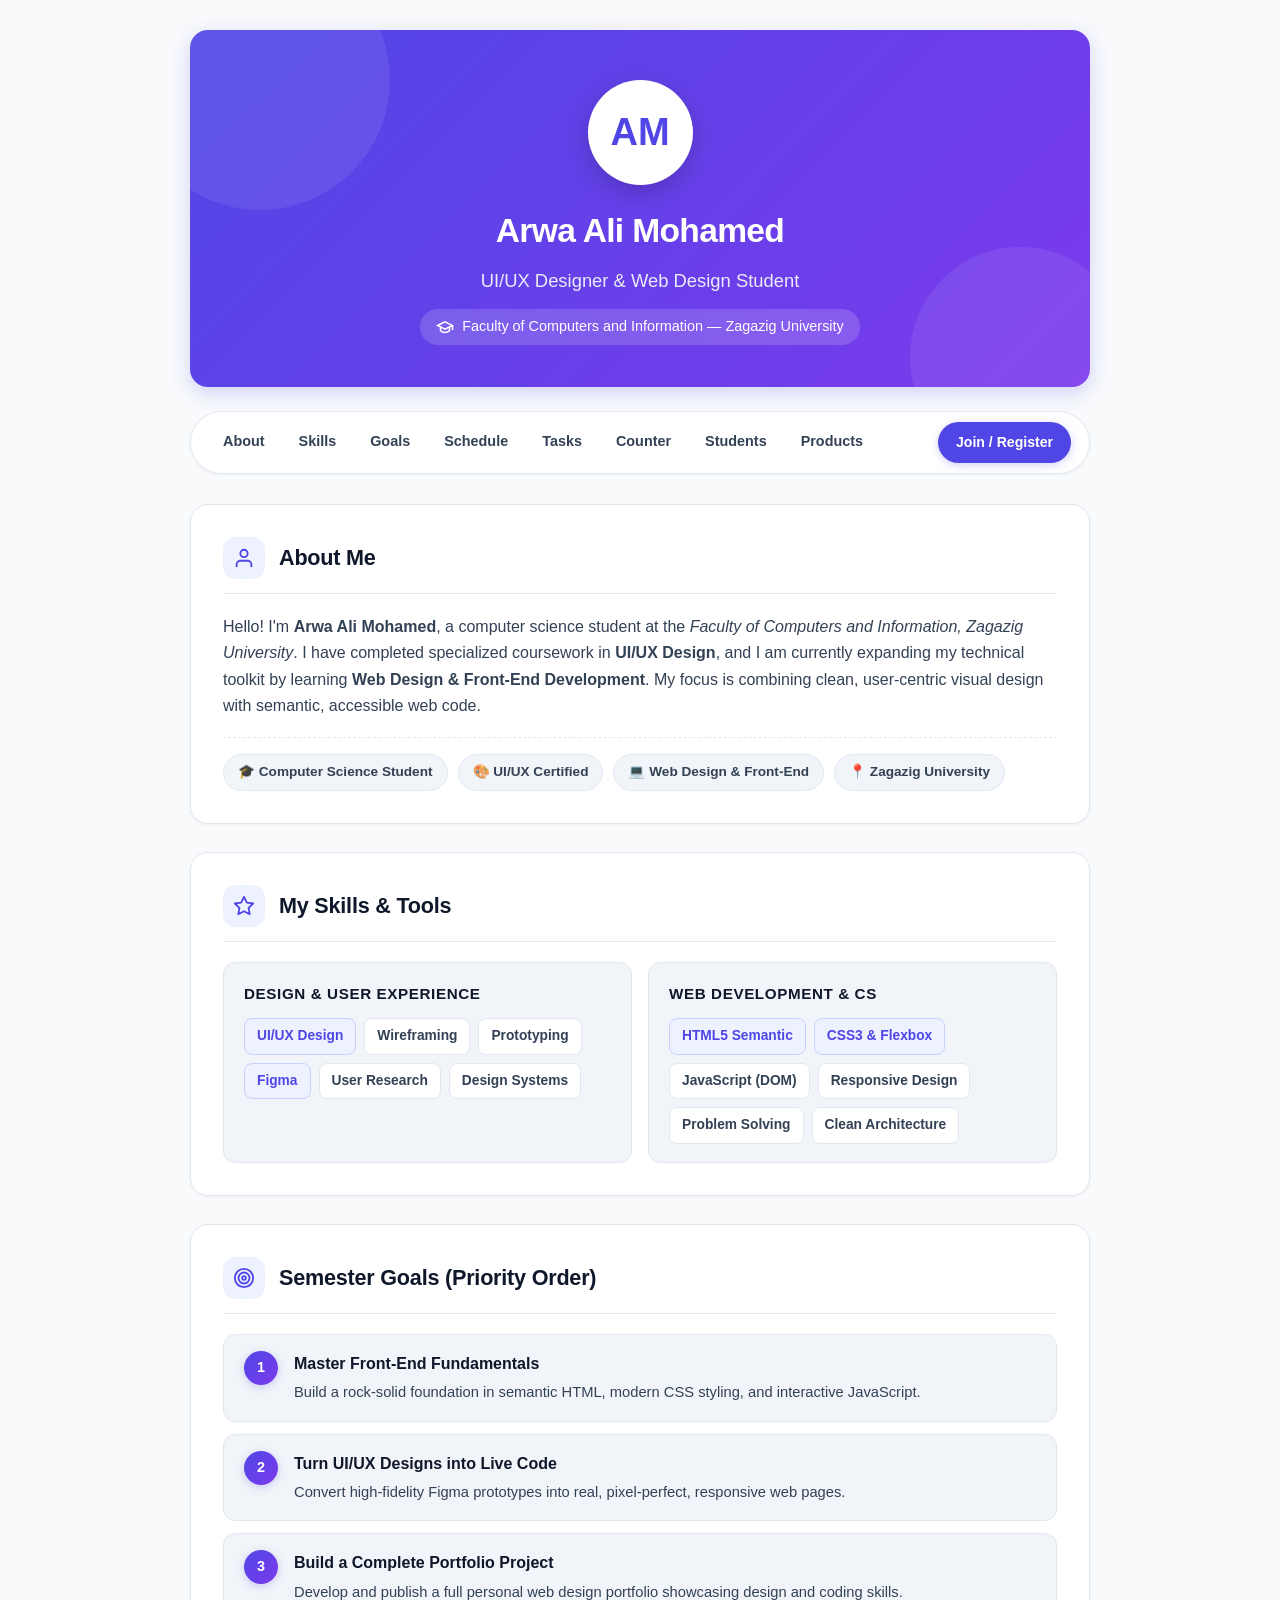
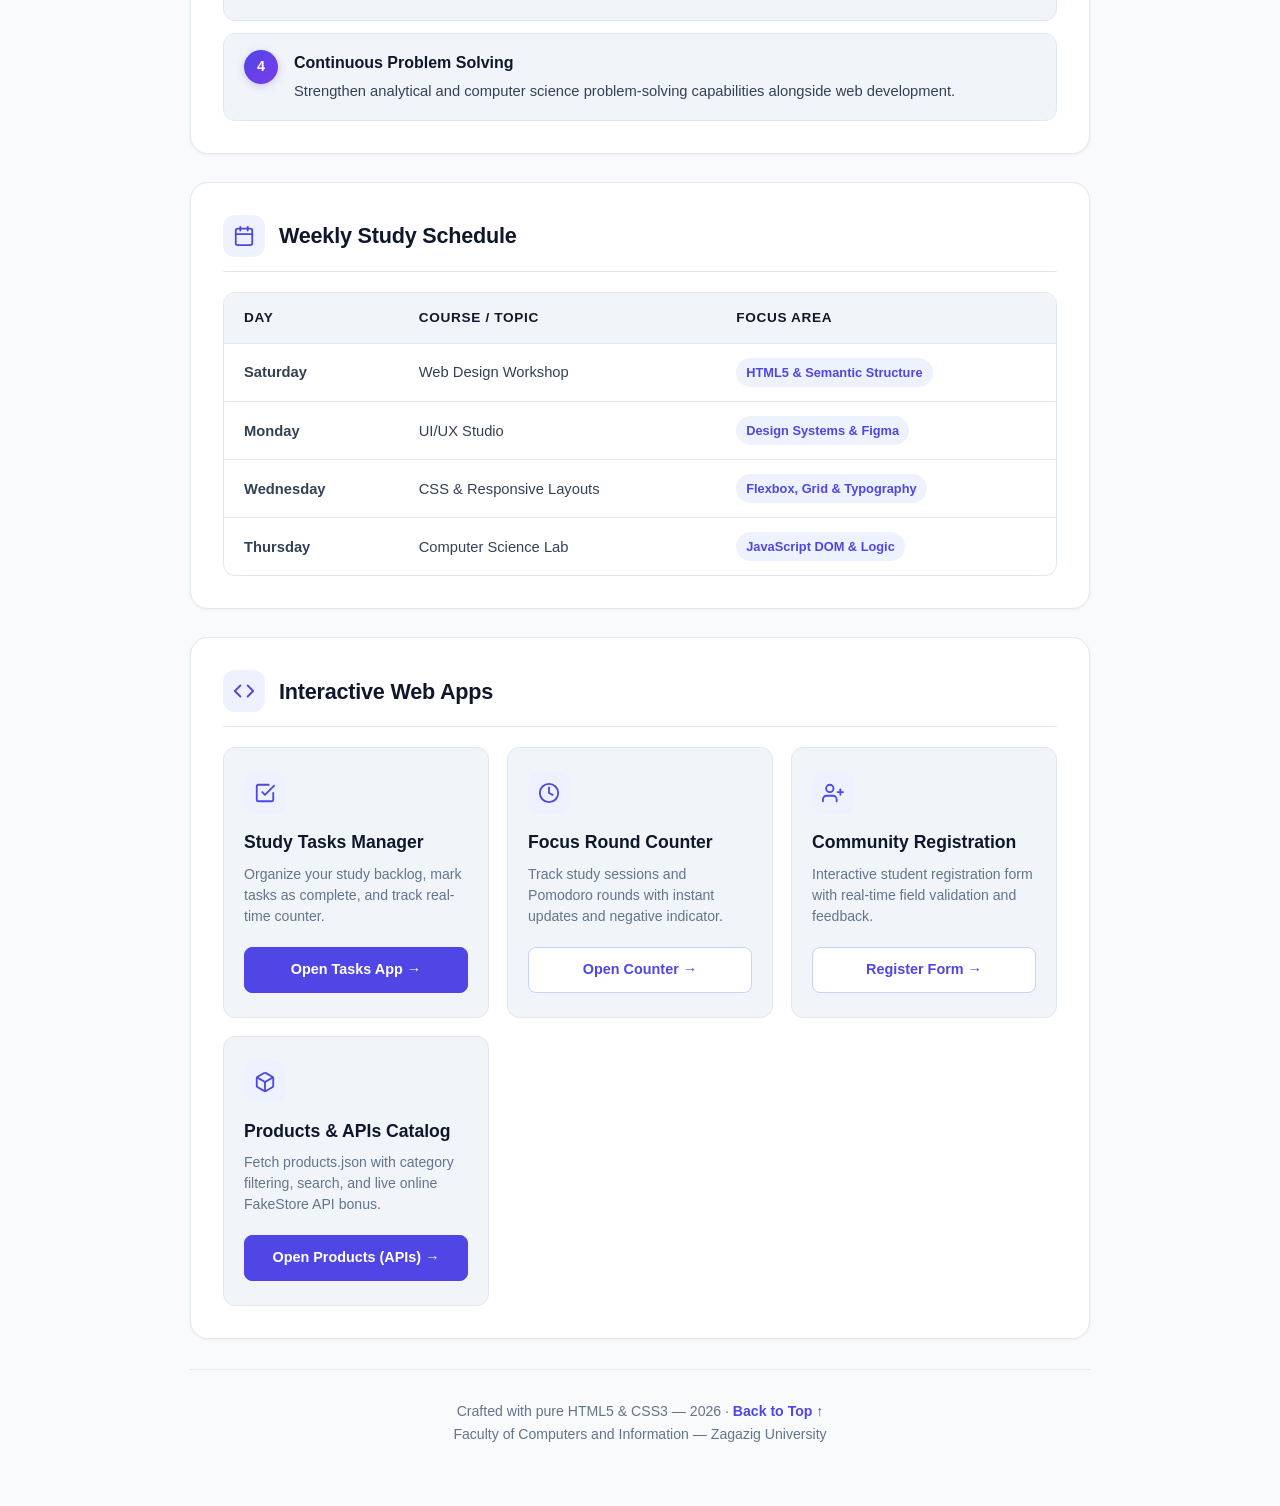
==== commit 5611b24e: "api_update" ====
--- a/index.html
+++ b/index.html
@@ -33,6 +33,8 @@
                 <a href="#schedule">Schedule</a>
                 <a href="todo.html">Tasks</a>
                 <a href="counter.html">Counter</a>
+                <a href="students.html">Students</a>
+                <a href="products.html">Products</a>
             </div>
             <a href="register.html" class="nav-cta-btn">Join / Register</a>
         </nav>
@@ -261,6 +263,22 @@
                         </div>
                         <a href="register.html" class="app-action-btn">Register Form →</a>
                     </div>
+
+                    <!-- App 4: Products & APIs -->
+                    <div class="app-card">
+                        <div class="app-card-top">
+                            <div class="icon-badge">
+                                <svg viewBox="0 0 24 24">
+                                    <path d="M21 16V8a2 2 0 0 0-1-1.73l-7-4a2 2 0 0 0-2 0l-7 4A2 2 0 0 0 3 8v8a2 2 0 0 0 1 1.73l7 4a2 2 0 0 0 2 0l7-4A2 2 0 0 0 21 16z"></path>
+                                    <polyline points="3.27 6.96 12 12.01 20.73 6.96"></polyline>
+                                    <line x1="12" y1="22.08" x2="12" y2="12"></line>
+                                </svg>
+                            </div>
+                            <h3>Products & APIs Catalog</h3>
+                            <p>Fetch products.json with category filtering, search, and live online FakeStore API bonus.</p>
+                        </div>
+                        <a href="products.html" class="app-action-btn primary">Open Products (APIs) →</a>
+                    </div>
                 </div>
             </section>
         </main>
--- a/style.css
+++ b/style.css
@@ -858,7 +858,280 @@
     background-color: #fecaca;
 }
 
-/* --- 14. FOOTER --- */
+/* --- 14. PRODUCTS & APIS PAGE (LAB 4) --- */
+.products-page-card {
+    background: #ffffff;
+    border-radius: var(--radius-lg);
+    border: 1px solid var(--border-subtle);
+    padding: 32px;
+    box-shadow: var(--shadow-sm);
+}
+
+.products-header-title {
+    text-align: center;
+    margin-bottom: 22px;
+}
+
+.products-header-title h2 {
+    font-size: 1.6rem;
+    color: var(--text-main);
+    font-weight: 800;
+}
+
+/* Source tabs */
+.source-tabs {
+    display: flex;
+    gap: 10px;
+    justify-content: center;
+    margin-bottom: 26px;
+    flex-wrap: wrap;
+}
+
+.tab-btn {
+    padding: 10px 18px;
+    border-radius: var(--radius-full);
+    border: 1px solid var(--border-subtle);
+    background: var(--bg-subtle);
+    color: var(--text-body);
+    font-size: 0.9rem;
+    font-weight: 700;
+    cursor: pointer;
+    transition: all 0.2s ease;
+}
+
+.tab-btn:hover {
+    border-color: var(--primary-border);
+    background: #ffffff;
+    color: var(--primary);
+}
+
+.tab-btn.active {
+    background: var(--primary);
+    color: #ffffff;
+    border-color: var(--primary);
+    box-shadow: 0 4px 12px rgba(79, 70, 229, 0.25);
+}
+
+/* Filter controls row matching Image 2 */
+.filter-controls-row {
+    display: flex;
+    align-items: center;
+    gap: 12px;
+    flex-wrap: wrap;
+    background: var(--bg-page);
+    padding: 16px 20px;
+    border-radius: var(--radius-md);
+    border: 1px solid var(--border-subtle);
+    margin-bottom: 14px;
+}
+
+.search-wrap {
+    flex: 2;
+    min-width: 220px;
+}
+
+.search-wrap input {
+    width: 100%;
+    padding: 12px 16px;
+    border: 1.5px solid var(--primary-border);
+    border-radius: var(--radius-md);
+    font-size: 0.95rem;
+    color: var(--text-main);
+    background: #ffffff;
+    outline: none;
+    transition: all 0.2s ease;
+}
+
+.search-wrap input:focus {
+    border-color: var(--primary);
+    box-shadow: 0 0 0 3px rgba(79, 70, 229, 0.15);
+}
+
+.select-wrap {
+    flex: 1;
+    min-width: 150px;
+}
+
+.select-wrap select {
+    width: 100%;
+    padding: 12px 14px;
+    border: 1px solid var(--border-subtle);
+    border-radius: var(--radius-md);
+    font-size: 0.95rem;
+    color: var(--text-main);
+    background: #ffffff;
+    outline: none;
+    cursor: pointer;
+    transition: all 0.2s ease;
+}
+
+.select-wrap select:focus {
+    border-color: var(--primary);
+}
+
+.clear-btn {
+    padding: 12px 20px;
+    background: #e2e8f0;
+    color: #475569;
+    border: none;
+    border-radius: var(--radius-md);
+    font-size: 0.92rem;
+    font-weight: 700;
+    cursor: pointer;
+    transition: all 0.2s ease;
+    white-space: nowrap;
+}
+
+.clear-btn:hover {
+    background: #cbd5e1;
+    color: #1e293b;
+}
+
+/* Results count bar */
+.results-count-bar {
+    display: flex;
+    justify-content: space-between;
+    align-items: center;
+    padding: 8px 6px;
+    margin-bottom: 20px;
+    color: var(--text-muted);
+    font-size: 0.92rem;
+    font-weight: 700;
+}
+
+.source-badge {
+    background: var(--primary-light);
+    color: var(--primary);
+    padding: 4px 12px;
+    border-radius: var(--radius-full);
+    font-size: 0.8rem;
+    font-weight: 700;
+}
+
+/* Products grid */
+.products-grid {
+    display: grid;
+    grid-template-columns: repeat(auto-fill, minmax(240px, 1fr));
+    gap: 20px;
+}
+
+/* Product Card & Student Card */
+.product-card,
+.card {
+    background: #ffffff;
+    border: 1px solid var(--border-subtle);
+    border-radius: var(--radius-md);
+    padding: 20px;
+    display: flex;
+    flex-direction: column;
+    justify-content: space-between;
+    transition: all 0.25s ease;
+    box-shadow: var(--shadow-sm);
+}
+
+.product-card:hover,
+.card:hover {
+    border-color: var(--primary-border);
+    transform: translateY(-4px);
+    box-shadow: var(--shadow-md);
+}
+
+.card h3 {
+    font-size: 1.15rem;
+    font-weight: 700;
+    color: var(--text-main);
+    margin-bottom: 8px;
+}
+
+.card p {
+    font-size: 0.93rem;
+    color: var(--text-body);
+    margin-bottom: 6px;
+}
+
+.product-emoji {
+    font-size: 3rem;
+    text-align: center;
+    margin-bottom: 12px;
+}
+
+.product-img-wrap {
+    height: 140px;
+    display: flex;
+    align-items: center;
+    justify-content: center;
+    margin-bottom: 14px;
+    background: #ffffff;
+    padding: 10px;
+    border-radius: var(--radius-sm);
+}
+
+.product-img-wrap img {
+    max-height: 100%;
+    max-width: 100%;
+    object-fit: contain;
+}
+
+.product-category-badge {
+    display: inline-block;
+    background: var(--primary-light);
+    color: var(--primary);
+    padding: 4px 10px;
+    border-radius: var(--radius-full);
+    font-size: 0.78rem;
+    font-weight: 700;
+    margin-bottom: 8px;
+}
+
+.product-title {
+    font-size: 1.05rem;
+    font-weight: 700;
+    color: var(--text-main);
+    margin-bottom: 14px;
+    line-height: 1.4;
+    display: -webkit-box;
+    -webkit-line-clamp: 2;
+    -webkit-box-orient: vertical;
+    overflow: hidden;
+    height: 2.8em;
+}
+
+.product-footer {
+    display: flex;
+    justify-content: space-between;
+    align-items: center;
+    padding-top: 12px;
+    border-top: 1px dashed var(--border-subtle);
+}
+
+.product-price {
+    font-size: 1.15rem;
+    font-weight: 800;
+    color: var(--primary);
+}
+
+.product-id {
+    font-size: 0.8rem;
+    color: var(--text-muted);
+}
+
+.loading-state,
+.no-results-state {
+    text-align: center;
+    padding: 40px 20px;
+    font-size: 1.05rem;
+    color: var(--text-muted);
+    font-weight: 600;
+}
+
+.error-msg {
+    color: #dc2626;
+    text-align: center;
+    padding: 20px;
+    font-weight: 700;
+}
+
+/* --- 15. FOOTER --- */
 footer.main-footer {
     text-align: center;
     padding: 30px 20px;
